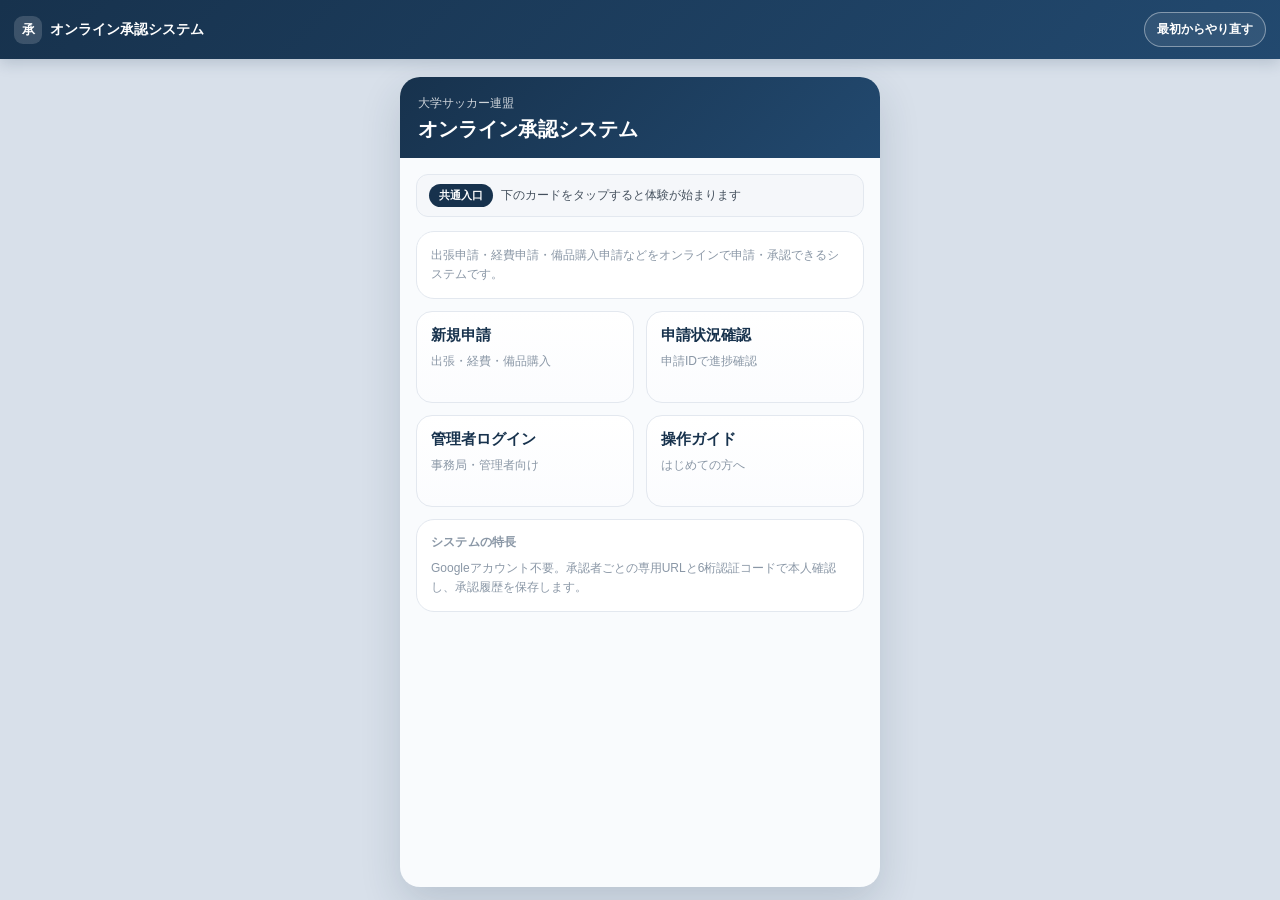
==== app.html @ 9daaee60 "Add mobile app view and client pitch page with QR code - Add app.html: standalone full-bleed mobile " ====
<!DOCTYPE html>
<html lang="ja">
<head>
  <meta charset="UTF-8" />
  <meta name="viewport" content="width=device-width, initial-scale=1.0, viewport-fit=cover" />
  <meta name="description" content="大学サッカー連盟向けオンライン承認システム スマホ実機向けアプリ版デモ" />
  <title>オンライン承認システム（アプリ版デモ）</title>
  <link rel="stylesheet" href="./css/style.css" />
</head>
<body class="app-page">
  <div class="app-bar">
    <div class="app-bar-brand">
      <span class="app-bar-mark">承</span>
      <span class="app-bar-title">オンライン承認システム</span>
    </div>
    <button type="button" class="app-reset-btn" id="appResetBtn">最初からやり直す</button>
  </div>

  <main class="app-shell">
    <div class="screen active" data-screen="top">
      <div class="screen-head">
        <small>大学サッカー連盟</small>
        <h3>オンライン承認システム</h3>
      </div>
      <div class="screen-body">
        <div class="flow-guide"><span class="role-badge">共通入口</span>下のカードをタップすると体験が始まります</div>
        <div class="card subtext">出張申請・経費申請・備品購入申請などをオンラインで申請・承認できるシステムです。</div>
        <div class="menu-cards">
          <div class="menu-card" data-next="form"><strong>新規申請</strong><span>出張・経費・備品購入</span></div>
          <div class="menu-card" data-next="detail"><strong>申請状況確認</strong><span>申請IDで進捗確認</span></div>
          <div class="menu-card" data-next="list"><strong>管理者ログイン</strong><span>事務局・管理者向け</span></div>
          <div class="menu-card"><strong>操作ガイド</strong><span>はじめての方へ</span></div>
        </div>
        <div class="card">
          <div class="card-title">システムの特長</div>
          <div class="subtext">Googleアカウント不要。承認者ごとの専用URLと6桁認証コードで本人確認し、承認履歴を保存します。</div>
        </div>
      </div>
    </div>

    <div class="screen" data-screen="form">
      <div class="screen-head">
        <small>新規申請</small>
        <h3>出張費申請フォーム</h3>
      </div>
      <div class="screen-body">
        <div class="flow-guide"><span class="role-badge">申請者</span>内容を確認後、下のボタンで次へ進みます</div>
        <div class="field-group">
          <div class="field"><label>申請者名</label><div class="value">山田 太郎</div></div>
          <div class="field"><label>メールアドレス</label><div class="value">t.yamada@example.jp</div></div>
          <div class="field"><label>所属・役職</label><div class="value">競技運営部 / 理事</div></div>
          <div class="field"><label>申請種別</label><div class="value">出張申請</div></div>
          <div class="field"><label>件名</label><div class="value">理事会出席に伴う出張費申請</div></div>
          <div class="field"><label>申請内容</label><div class="value">関東大学リーグ運営会議への出席、および関係者との打合せに伴う出張費申請。</div></div>
          <div class="cols-2">
            <div class="field"><label>利用日</label><div class="value">2026/07/08</div></div>
            <div class="field"><label>出張先</label><div class="value">東京都千代田区</div></div>
          </div>
          <div class="field"><label>目的</label><div class="value">理事会出席 / 競技運営打合せ</div></div>
          <div class="summary-box">
            <div class="card-title">金額内訳</div>
            <div class="sum-row"><span>交通費</span><strong>8,500円</strong></div>
            <div class="sum-row"><span>宿泊費</span><strong>18,000円</strong></div>
            <div class="sum-row"><span>その他費用</span><strong>1,800円</strong></div>
            <div class="sum-row total"><span>合計金額</span><strong>28,300円</strong></div>
          </div>
        </div>
        <div class="btn-single"><button class="btn navy" type="button" data-next="confirm">確認画面へ進む</button></div>
      </div>
    </div>

    <div class="screen" data-screen="confirm">
      <div class="screen-head">
        <small>申請前確認</small>
        <h3>入力内容の確認</h3>
      </div>
      <div class="screen-body">
        <div class="flow-guide"><span class="role-badge">申請者</span>入力内容に誤りがなければ送信してください</div>
        <div class="field"><label>申請ID</label><div class="value"><strong>2026-0001</strong></div></div>
        <div class="field"><label>申請者 / 申請種別</label><div class="value">山田 太郎 / 出張申請</div></div>
        <div class="field"><label>件名</label><div class="value">理事会出席に伴う出張費申請</div></div>
        <div class="field"><label>金額</label><div class="value"><strong>28,300円</strong></div></div>
        <div class="field"><label>申請内容</label><div class="value">関東大学リーグ運営会議への出席、および関係者との打合せに伴う出張費申請。</div></div>
        <div class="field"><label>添付資料</label><div class="value">https://example.jp/expense/2026-0001</div></div>
        <div class="field"><label>承認ルート</label>
          <div class="route">
            <span class="step current">担当理事</span>
            <span>→</span>
            <span class="step">顧問</span>
            <span>→</span>
            <span class="step">会長</span>
          </div>
        </div>
        <div class="btn-single"><button class="btn navy" type="button" data-next="mail">この内容で申請する</button></div>
      </div>
    </div>

    <div class="screen" data-screen="approval">
      <div class="screen-head">
        <small>承認依頼</small>
        <h3>申請 2026-0001 を確認</h3>
      </div>
      <div class="screen-body">
        <div class="flow-guide"><span class="role-badge">承認者</span>承認・差戻し・却下のいずれかを選択してください</div>
        <div class="warn-box">この承認URLと認証コードはご本人専用です。第三者への転送はお控えください。</div>
        <div class="field-group">
          <div class="field"><label>申請者 / 件名</label><div class="value"><strong>山田 太郎</strong><br>理事会出席に伴う出張費申請</div></div>
          <div class="cols-2">
            <div class="field"><label>申請種別</label><div class="value">出張申請</div></div>
            <div class="field"><label>金額</label><div class="value"><strong>28,300円</strong></div></div>
          </div>
          <div class="field"><label>申請内容</label><div class="value">理事会出席および関係者打合せのための出張費申請。添付資料URLから明細確認可。</div></div>
          <div class="field"><label>承認ルート</label>
            <div class="route">
              <span class="step done">担当理事</span>
              <span>→</span>
              <span class="step current">顧問</span>
              <span>→</span>
              <span class="step">会長</span>
            </div>
            <div class="meta top8">現在の承認ステップ：顧問</div>
          </div>
          <div class="field"><label>認証コード</label><div class="value">[ 4 8 2 9 1 3 ]</div></div>
          <div class="field"><label>コメント</label><div class="value placeholder">コメントを入力</div></div>
        </div>
        <div class="btn-stack">
          <button class="btn approve" type="button" data-next="complete" data-result="approve">承認する</button>
          <button class="btn return" type="button" data-next="return" data-result="back">差戻し</button>
          <button class="btn reject" type="button" data-next="return" data-result="reject">却下</button>
        </div>
      </div>
    </div>

    <div class="screen" data-screen="complete">
      <div class="screen-head success-head">
        <small>承認完了</small>
        <h3>承認を受け付けました</h3>
      </div>
      <div class="screen-body">
        <div class="flow-guide"><span class="role-badge">完了</span>続けて一覧や詳細画面を確認できます</div>
        <div class="result-card success">
          <div class="result-icon">✓</div>
          <strong>処理が正常に完了しました</strong>
          <span>ご本人と事務局へ完了通知が送信されます。</span>
        </div>
        <div class="field"><label>申請ID</label><div class="value">2026-0001</div></div>
        <div class="field"><label>承認結果</label><div class="value"><strong>顧問 承認</strong></div></div>
        <div class="field"><label>承認日時</label><div class="value">2026/07/02 09:30</div></div>
        <div class="field"><label>コメント</label><div class="value">内容を確認しました。承認します。</div></div>
        <div class="btn-row two-btns">
          <button class="btn ghost" type="button" data-next="list">申請一覧へ</button>
          <button class="btn navy" type="button" data-next="detail">詳細を見る</button>
        </div>
      </div>
    </div>

    <div class="screen" data-screen="return">
      <div class="screen-head warning-head">
        <small>差戻し・却下</small>
        <h3>処理結果の確認</h3>
      </div>
      <div class="screen-body">
        <div class="flow-guide"><span class="role-badge">差戻し・却下</span>選択結果に応じて該当カードが強調表示されます</div>
        <div class="result-banner" data-result-banner hidden></div>
        <div class="split-cards mobile-split">
          <div class="result-card warning" data-variant="back">
            <div class="result-icon">↺</div>
            <strong>差戻し</strong>
            <span>申請者へ修正依頼を通知</span>
          </div>
          <div class="result-card danger" data-variant="reject">
            <div class="result-icon">!</div>
            <strong>却下</strong>
            <span>申請者へ却下結果を通知</span>
          </div>
        </div>
        <div class="field"><label>申請ID</label><div class="value">2026-0001</div></div>
        <div class="field"><label>差戻しコメント例</label><div class="value">宿泊費の領収書URLを追加のうえ、再申請してください。</div></div>
        <div class="field"><label>却下コメント例</label><div class="value">今回の申請内容は予算計画対象外のため、却下とします。</div></div>
        <div class="card subtext">差戻しの場合は、申請者が修正後に再申請できるイメージを明示しています。</div>
        <div class="btn-row two-btns">
          <button class="btn ghost" type="button" data-next="list">申請一覧へ</button>
          <button class="btn navy" type="button" data-next="top">トップに戻る</button>
        </div>
      </div>
    </div>

    <div class="screen" data-screen="list">
      <div class="screen-head">
        <small>事務局管理</small>
        <h3>申請一覧・管理</h3>
      </div>
      <div class="screen-body">
        <div class="flow-guide"><span class="role-badge">事務局</span>行をタップすると詳細画面に進みます</div>
        <div class="field"><label>検索・絞り込み</label><div class="value">申請者名 / ステータス / 申請種別 / 期間指定</div></div>
        <div class="list-card" data-next="detail">
          <div class="list-top"><div><strong>2026-0001 理事会出張費申請</strong><div class="meta">山田 太郎 / 出張申請 / 現在の承認者：顧問</div></div><span class="status wait">承認待ち</span></div>
        </div>
        <div class="list-card" data-next="detail">
          <div class="list-top"><div><strong>2026-0002 試合球購入申請</strong><div class="meta">鈴木 花子 / 備品購入 / 最終承認済み</div></div><span class="status done">承認完了</span></div>
        </div>
        <div class="list-card" data-next="detail">
          <div class="list-top"><div><strong>2026-0003 会場使用料精算</strong><div class="meta">佐々木 健 / 経費申請 / 修正待ち</div></div><span class="status back">差戻し</span></div>
        </div>
        <div class="list-card" data-next="detail">
          <div class="list-top"><div><strong>2026-0004 備品補充申請</strong><div class="meta">高橋 守 / 備品購入 / URL有効期限切れ</div></div><span class="status expired">期限切れ</span></div>
        </div>
      </div>
    </div>

    <div class="screen" data-screen="detail">
      <div class="screen-head">
        <small>申請詳細</small>
        <h3>詳細・承認履歴</h3>
      </div>
      <div class="screen-body">
        <div class="flow-guide"><span class="role-badge">事務局</span>再通知ボタンでメール画面に進めます</div>
        <div class="field"><label>申請内容</label><div class="value">理事会出席および関係者打合せに伴う出張費申請。会議資料確認済み。</div></div>
        <div class="summary-box">
          <div class="card-title">金額内訳</div>
          <div class="sum-row"><span>交通費</span><strong>8,500円</strong></div>
          <div class="sum-row"><span>宿泊費</span><strong>18,000円</strong></div>
          <div class="sum-row"><span>その他費用</span><strong>1,800円</strong></div>
          <div class="sum-row total"><span>合計</span><strong>28,300円</strong></div>
        </div>
        <div class="field"><label>添付資料</label><div class="value">https://example.jp/expense/2026-0001</div></div>
        <div class="timeline">
          <div class="timeline-item"><strong>2026/07/01 10:00</strong><span>申請作成</span></div>
          <div class="timeline-item"><strong>2026/07/01 13:15</strong><span>担当理事 承認</span></div>
          <div class="timeline-item"><strong>2026/07/02 09:30</strong><span>顧問 承認</span></div>
          <div class="timeline-item"><strong>2026/07/02 11:00</strong><span>会長 承認</span></div>
          <div class="timeline-item"><strong>2026/07/02 11:05</strong><span>最終承認完了</span></div>
        </div>
        <div class="btn-row two-btns">
          <button class="btn ghost" type="button">PDF出力</button>
          <button class="btn navy" type="button" data-next="mail">再通知</button>
        </div>
        <div class="btn-single"><button class="btn ghost" type="button" data-next="list">申請一覧へ戻る</button></div>
      </div>
    </div>

    <div class="screen" data-screen="error">
      <div class="screen-head danger-head">
        <small>エラー画面</small>
        <h3>手続き状況を確認できません</h3>
      </div>
      <div class="screen-body">
        <div class="flow-guide"><span class="role-badge">エラー時</span>右上の「最初からやり直す」でトップに戻れます</div>
        <div class="error-card"><strong>URLが無効です</strong><span>送付されたURLをご確認ください。</span></div>
        <div class="error-card"><strong>有効期限が切れています</strong><span>事務局へ再通知をご依頼ください。</span></div>
        <div class="error-card"><strong>すでに承認済みです</strong><span>このURLは再利用できません。</span></div>
        <div class="error-card"><strong>認証コードが違います</strong><span>6桁コードを再度ご確認ください。</span></div>
        <div class="error-card"><strong>この申請はすでに終了しています</strong><span>詳細は事務局へお問い合わせください。</span></div>
        <div class="card subtext">怖さを抑えた丁寧な文言で、事務局への問い合わせ導線を自然に表示しています。</div>
        <div class="btn-single"><button class="btn navy" type="button" data-next="top">トップに戻る</button></div>
      </div>
    </div>

    <div class="screen" data-screen="mail">
      <div class="screen-head">
        <small>メール通知</small>
        <h3>承認依頼メール</h3>
      </div>
      <div class="screen-body">
        <div class="flow-guide"><span class="role-badge">承認者へのメール</span>本文中のリンクをタップすると承認画面が開きます</div>
        <div class="mail-card">
          <div class="mail-subject">件名： 【承認依頼】出張費申請 2026-0001</div>
          <div class="mail-body">
            <p>佐藤 一郎 様</p>
            <p>以下の申請について、承認確認をお願いいたします。</p>
            <p>申請ID：2026-0001<br>件名：理事会出席に伴う出張費申請<br>申請者：山田 太郎<br>金額：28,300円</p>
            <p class="mail-link" data-next="approval">承認画面を開く</p>
            <p>認証コード：482913<br>有効期限：2026年7月8日 23:59</p>
            <p class="mail-note">※このURLと認証コードはご本人専用です。<br>※第三者への転送はお控えください。</p>
          </div>
        </div>
      </div>
    </div>
  </main>

  <script src="./js/main.js"></script>
  <script>
    var appResetBtn = document.getElementById('appResetBtn');
    if (appResetBtn) {
      appResetBtn.addEventListener('click', function () {
        delete document.body.dataset.flowResult;
        switchScreen('top');
      });
    }
  </script>
</body>
</html>
---- css/style.css ----
:root {
  --navy: #17324d;
  --navy-2: #22496f;
  --green: #1f7a4f;
  --green-soft: #e9f6ef;
  --orange: #d9822b;
  --orange-soft: #fff4e8;
  --red: #c84a4a;
  --red-soft: #fdeeee;
  --gray-1: #f5f7fa;
  --gray-2: #e3e8ef;
  --gray-3: #8a97a6;
  --text: #1d2a37;
  --white: #ffffff;
  --shadow: 0 10px 30px rgba(23, 50, 77, 0.08);
  --radius: 18px;
  --radius-sm: 12px;
  --max: 1280px;
}

* {
  box-sizing: border-box;
}

html {
  scroll-behavior: smooth;
}

body {
  margin: 0;
  font-family: -apple-system, BlinkMacSystemFont, "Segoe UI", "Hiragino Sans", "Hiragino Kaku Gothic ProN", "Yu Gothic", sans-serif;
  color: var(--text);
  background: linear-gradient(180deg, #f7fafc 0%, #eef3f8 100%);
}

a {
  color: inherit;
}

.site-header {
  position: sticky;
  top: 0;
  z-index: 20;
  backdrop-filter: blur(10px);
  background: rgba(255, 255, 255, 0.92);
  border-bottom: 1px solid var(--gray-2);
}

.header-inner {
  max-width: var(--max);
  margin: 0 auto;
  padding: 14px 20px;
  display: flex;
  align-items: center;
  justify-content: space-between;
  gap: 16px;
}

.brand {
  display: flex;
  align-items: center;
  gap: 12px;
  min-width: 0;
}

.brand-mark {
  width: 42px;
  height: 42px;
  border-radius: 14px;
  background: linear-gradient(135deg, var(--navy), var(--navy-2));
  color: var(--white);
  display: grid;
  place-items: center;
  font-weight: 800;
  box-shadow: var(--shadow);
}

.brand small {
  display: block;
  color: var(--gray-3);
  font-size: 12px;
  margin-bottom: 2px;
}

.brand strong {
  font-size: 16px;
  line-height: 1.3;
  display: block;
}

.header-note {
  color: var(--gray-3);
  font-size: 13px;
  text-align: right;
}

.container {
  max-width: var(--max);
  margin: 0 auto;
  padding: 24px 20px 60px;
}

.hero {
  background: linear-gradient(135deg, var(--navy) 0%, var(--navy-2) 80%);
  color: var(--white);
  border-radius: 28px;
  padding: 28px;
  box-shadow: var(--shadow);
  position: relative;
  overflow: hidden;
}

.hero::after {
  content: "";
  position: absolute;
  right: -40px;
  bottom: -40px;
  width: 220px;
  height: 220px;
  border-radius: 50%;
  border: 1px solid rgba(255, 255, 255, 0.14);
}

.hero-grid {
  display: grid;
  grid-template-columns: 1.2fr 0.8fr;
  gap: 22px;
  align-items: center;
}

.hero h1 {
  margin: 0 0 10px;
  font-size: clamp(28px, 4vw, 40px);
  line-height: 1.2;
}

.hero p {
  margin: 0;
  color: rgba(255, 255, 255, 0.9);
  line-height: 1.8;
  font-size: 15px;
}

.hero-badges {
  display: flex;
  flex-wrap: wrap;
  gap: 10px;
  margin-top: 18px;
}

.badge {
  border: 1px solid rgba(255, 255, 255, 0.18);
  background: rgba(255, 255, 255, 0.08);
  color: var(--white);
  padding: 9px 12px;
  border-radius: 999px;
  font-size: 12px;
}

.hero-card {
  background: rgba(255, 255, 255, 0.1);
  border: 1px solid rgba(255, 255, 255, 0.18);
  border-radius: 20px;
  padding: 18px;
}

.hero-card-title {
  font-size: 13px;
  color: rgba(255, 255, 255, 0.8);
  margin-bottom: 8px;
}

.hero-card strong {
  display: block;
  font-size: 18px;
  margin-bottom: 12px;
}

.hero-list {
  display: grid;
  gap: 10px;
  font-size: 14px;
  color: rgba(255, 255, 255, 0.92);
}

.section-head {
  margin: 28px 0 16px;
}

.section-head h2 {
  margin: 0;
  font-size: 24px;
  color: var(--navy);
}

.section-head p {
  margin: 6px 0 0;
  color: var(--gray-3);
  font-size: 14px;
}

.tab-bar {
  display: flex;
  gap: 12px;
  overflow-x: auto;
  padding-bottom: 8px;
  margin-bottom: 18px;
  scrollbar-width: thin;
}

.tab-btn {
  flex: 0 0 auto;
  border: 1px solid var(--gray-2);
  background: var(--white);
  color: var(--text);
  min-height: 52px;
  border-radius: 16px;
  padding: 12px 16px;
  font-size: 14px;
  font-weight: 700;
  cursor: pointer;
  white-space: nowrap;
  box-shadow: 0 4px 14px rgba(23, 50, 77, 0.04);
  transition: transform 0.18s ease, background 0.18s ease, color 0.18s ease, border-color 0.18s ease;
}

.tab-btn:hover {
  transform: translateY(-1px);
}

.tab-btn.active {
  background: var(--navy);
  color: var(--white);
  border-color: var(--navy);
}

.demo-grid {
  display: grid;
  grid-template-columns: 390px 1fr;
  gap: 22px;
  align-items: start;
}

.panel {
  background: var(--white);
  border: 1px solid var(--gray-2);
  border-radius: 24px;
  box-shadow: var(--shadow);
}

.phone-shell {
  padding: 16px;
  background: linear-gradient(180deg, #eef3f9, #f8fafc);
  position: sticky;
  top: 84px;
}

.phone {
  width: 100%;
  background: #f9fbfd;
  border: 1px solid #cad5e2;
  border-radius: 28px;
  overflow: hidden;
  box-shadow: 0 12px 30px rgba(23, 50, 77, 0.08);
}

.phone-status {
  height: 28px;
  background: #0f2338;
  position: relative;
}

.phone-status::after {
  content: "";
  width: 112px;
  height: 22px;
  background: #0b1827;
  border-radius: 0 0 16px 16px;
  position: absolute;
  left: 50%;
  transform: translateX(-50%);
  top: 0;
}

.screen,
.desktop-screen {
  display: none;
}

.screen.active,
.desktop-screen.active {
  display: block;
}

.screen-head {
  background: linear-gradient(135deg, var(--navy), var(--navy-2));
  color: var(--white);
  padding: 18px 18px 16px;
}

.success-head {
  background: linear-gradient(135deg, #195f3f, #258554);
}

.warning-head {
  background: linear-gradient(135deg, #9a6518, #d9822b);
}

.danger-head {
  background: linear-gradient(135deg, #8e2e2e, #c84a4a);
}

.screen-head small {
  display: block;
  color: rgba(255, 255, 255, 0.78);
  margin-bottom: 4px;
  font-size: 12px;
}

.screen-head h3 {
  margin: 0;
  font-size: 20px;
  line-height: 1.3;
}

.screen-body {
  padding: 16px;
  display: grid;
  gap: 12px;
}

.card {
  background: var(--white);
  border: 1px solid var(--gray-2);
  border-radius: var(--radius);
  padding: 14px;
}

.card-title {
  font-size: 12px;
  color: var(--gray-3);
  margin-bottom: 8px;
  font-weight: 700;
  letter-spacing: 0.02em;
}

.menu-cards,
.desktop-menu,
.error-grid,
.split-cards {
  display: grid;
  gap: 12px;
}

.menu-cards,
.desktop-menu {
  grid-template-columns: repeat(2, 1fr);
}

.error-grid {
  grid-template-columns: repeat(2, 1fr);
}

.split-cards {
  grid-template-columns: repeat(2, 1fr);
}

.menu-card {
  min-height: 92px;
  border: 1px solid var(--gray-2);
  border-radius: 16px;
  padding: 14px;
  background: linear-gradient(180deg, #fff, #fbfcfe);
}

.desktop-menu .menu-card {
  min-height: 116px;
  padding: 18px;
}

.menu-card strong {
  display: block;
  font-size: 15px;
  margin-bottom: 6px;
  color: var(--navy);
}

.menu-card span,
.meta,
.subtext {
  color: var(--gray-3);
  font-size: 12px;
  line-height: 1.6;
}

.field-group,
.btn-stack {
  display: grid;
  gap: 12px;
}

.field,
.fake-input,
.error-card,
.timeline,
.mail-card {
  border: 1px solid var(--gray-2);
  border-radius: var(--radius-sm);
  background: var(--white);
  padding: 12px 13px;
}

.field label {
  display: block;
  font-size: 12px;
  color: var(--gray-3);
  margin-bottom: 6px;
  font-weight: 700;
}

.field .value,
.fake-input {
  font-size: 14px;
  line-height: 1.6;
}

.cols-2,
.desktop-grid-2,
.filters,
.btn-row {
  display: grid;
  gap: 12px;
}

.cols-2 {
  grid-template-columns: 1fr 1fr;
}

.desktop-grid-2 {
  grid-template-columns: 1.15fr 0.85fr;
  gap: 18px;
}

.desktop-grid-2.equal,
.btn-row.two-btns {
  grid-template-columns: 1fr 1fr;
}

.summary-box {
  padding: 14px;
  border-radius: 16px;
  border: 1px solid #d6e6da;
  background: linear-gradient(180deg, #f8fcfa, #eef8f2);
}

.sum-row {
  display: flex;
  justify-content: space-between;
  gap: 10px;
  margin: 8px 0;
  font-size: 14px;
}

.sum-row.total {
  border-top: 1px solid #d6e6da;
  padding-top: 10px;
  font-size: 16px;
  font-weight: 800;
  color: var(--navy);
}

.sum-row.total.no-border {
  border-top: none;
  padding-top: 0;
}

.route {
  display: flex;
  align-items: center;
  gap: 8px;
  flex-wrap: wrap;
}

.step {
  padding: 8px 12px;
  border-radius: 999px;
  border: 1px solid var(--gray-2);
  background: var(--white);
  font-size: 12px;
  font-weight: 700;
}

.step.done {
  background: var(--green-soft);
  border-color: #b9ddc8;
  color: var(--green);
}

.step.current {
  background: #fff8e8;
  border-color: #f0c890;
  color: #8d5a13;
}

.warn-box {
  background: var(--orange-soft);
  border: 1px solid #f3c389;
  color: #7b4e11;
  border-radius: 16px;
  padding: 12px 14px;
  font-size: 13px;
  line-height: 1.7;
}

.btn {
  min-height: 52px;
  border: none;
  border-radius: 14px;
  font-size: 15px;
  font-weight: 800;
  color: var(--white);
  cursor: pointer;
  box-shadow: 0 8px 18px rgba(23, 50, 77, 0.08);
  padding: 0 16px;
}

.btn.approve {
  background: var(--green);
}

.btn.return {
  background: var(--orange);
}

.btn.reject {
  background: var(--red);
}

.btn.navy {
  background: var(--navy);
}

.btn.ghost {
  background: var(--white);
  color: var(--navy);
  border: 1px solid var(--gray-2);
}

.btn-single {
  display: grid;
}

.result-card {
  border-radius: 18px;
  padding: 18px;
  display: grid;
  gap: 8px;
  border: 1px solid var(--gray-2);
}

.result-card.large {
  min-height: 180px;
  align-content: center;
}

.result-card.success {
  background: linear-gradient(180deg, #f3fbf6, #e8f7ee);
  border-color: #c7e7d2;
}

.result-card.warning {
  background: linear-gradient(180deg, #fffaf2, #fff2e2);
  border-color: #f1c892;
}

.result-card.danger {
  background: linear-gradient(180deg, #fff6f6, #fdecec);
  border-color: #efc0c0;
}

.result-icon {
  width: 44px;
  height: 44px;
  border-radius: 50%;
  display: grid;
  place-items: center;
  font-weight: 900;
  color: var(--white);
  background: var(--navy);
}

.result-card.success .result-icon {
  background: var(--green);
}

.result-card.warning .result-icon {
  background: var(--orange);
}

.result-card.danger .result-icon {
  background: var(--red);
}

.result-card strong {
  font-size: 18px;
  color: var(--navy);
}

.result-card span {
  color: #506070;
  line-height: 1.7;
  font-size: 14px;
}

.list-card {
  border: 1px solid var(--gray-2);
  border-radius: 16px;
  padding: 13px;
  background: var(--white);
}

.list-top {
  display: flex;
  justify-content: space-between;
  gap: 12px;
  align-items: start;
}

.status {
  display: inline-flex;
  align-items: center;
  justify-content: center;
  border-radius: 999px;
  padding: 6px 10px;
  font-size: 11px;
  font-weight: 800;
  white-space: nowrap;
}

.status.wait {
  background: #fff2dd;
  color: #9a620d;
}

.status.done {
  background: var(--green-soft);
  color: var(--green);
}

.status.back {
  background: #fff1df;
  color: #a06314;
}

.status.expired {
  background: #f1f4f8;
  color: #5f6b78;
}

.timeline {
  display: grid;
  gap: 12px;
  background: linear-gradient(180deg, #fbfcfe, #f6f9fc);
}

.timeline.large {
  min-height: 100%;
}

.timeline-item {
  border-left: 3px solid var(--navy);
  padding-left: 12px;
  display: grid;
  gap: 4px;
}

.timeline-item strong {
  font-size: 13px;
  color: var(--navy);
}

.timeline-item span {
  color: #526070;
  font-size: 14px;
}

.error-card {
  background: #fffdfd;
  border-color: #ead8d8;
}

.error-card strong {
  display: block;
  margin-bottom: 6px;
  color: #7b2f2f;
}

.error-card span {
  color: #5e6875;
  font-size: 13px;
  line-height: 1.7;
}

.mail-card {
  background: #fcfdff;
}

.mail-card.large {
  min-height: 460px;
}

.mail-subject {
  font-weight: 800;
  color: var(--navy);
  margin-bottom: 14px;
  padding-bottom: 12px;
  border-bottom: 1px solid var(--gray-2);
}

.mail-body p {
  margin: 0 0 14px;
  line-height: 1.8;
  font-size: 14px;
}

.mail-link {
  display: inline-block;
  padding: 10px 14px;
  border-radius: 10px;
  background: var(--navy);
  color: var(--white);
  font-weight: 700;
}

.mail-note {
  color: #667280;
  font-size: 13px;
}

.desktop-view {
  padding: 20px;
  min-height: 920px;
}

.desktop-header {
  display: flex;
  justify-content: space-between;
  align-items: end;
  gap: 16px;
  margin-bottom: 18px;
  padding-bottom: 14px;
  border-bottom: 1px solid var(--gray-2);
}

.desktop-header h3 {
  margin: 0;
  font-size: 24px;
  color: var(--navy);
}

.desktop-header p {
  margin: 6px 0 0;
  color: var(--gray-3);
  font-size: 14px;
  line-height: 1.7;
}

.desktop-meta {
  font-size: 12px;
  color: var(--gray-3);
  text-align: right;
}

.desktop-note-box,
.footer-note {
  background: var(--gray-1);
  border: 1px solid var(--gray-2);
  border-radius: 16px;
  padding: 14px 16px;
  font-size: 14px;
  line-height: 1.8;
  color: #44505d;
}

.desktop-note-box {
  margin-top: 18px;
}

.filters {
  grid-template-columns: repeat(4, 1fr);
  margin-bottom: 14px;
}

.filter {
  border: 1px solid var(--gray-2);
  border-radius: 12px;
  background: #fbfcfe;
  padding: 12px;
  font-size: 13px;
  color: var(--gray-3);
}

.table {
  border: 1px solid var(--gray-2);
  border-radius: 18px;
  overflow: hidden;
  background: var(--white);
}

.tr {
  display: grid;
  grid-template-columns: 92px 92px 90px 90px 1.3fr 90px 100px 110px;
  gap: 10px;
  align-items: center;
  padding: 12px 14px;
  font-size: 12px;
}

.tr.head {
  background: #f8fafc;
  font-weight: 800;
  color: #506070;
}

.tr + .tr {
  border-top: 1px solid var(--gray-2);
}

.footer-note {
  margin-top: 24px;
  background: var(--white);
  box-shadow: var(--shadow);
}

.placeholder {
  color: #9aa5b1;
}

.top8 {
  margin-top: 8px;
}

.flow-guide {
  display: flex;
  align-items: center;
  gap: 8px;
  background: var(--gray-1);
  border: 1px solid var(--gray-2);
  border-radius: 12px;
  padding: 9px 12px;
  font-size: 12px;
  line-height: 1.5;
  color: #44505d;
}

.screen-body .flow-guide {
  margin-bottom: 2px;
}

.desktop-screen .flow-guide {
  margin-bottom: 16px;
}

.flow-guide .role-badge {
  flex: 0 0 auto;
  background: var(--navy);
  color: var(--white);
  border-radius: 999px;
  padding: 3px 10px;
  font-size: 11px;
  font-weight: 700;
  white-space: nowrap;
}

[data-next] {
  cursor: pointer;
}

.menu-card[data-next],
.list-card[data-next],
.tr[data-next] {
  transition: transform 0.15s ease, box-shadow 0.15s ease, border-color 0.15s ease;
}

.menu-card[data-next]:hover,
.list-card[data-next]:hover {
  transform: translateY(-2px);
  box-shadow: 0 10px 22px rgba(23, 50, 77, 0.1);
  border-color: #c4d2e0;
}

.tr[data-next]:hover {
  background: var(--gray-1);
}

.mail-link[data-next]:hover {
  filter: brightness(1.08);
}

.result-card.is-dimmed {
  opacity: 0.45;
  filter: grayscale(0.5);
}

.result-card.warning.is-active {
  box-shadow: 0 0 0 2px var(--orange), var(--shadow);
}

.result-card.danger.is-active {
  box-shadow: 0 0 0 2px var(--red), var(--shadow);
}

.result-banner {
  display: none;
  border-radius: 14px;
  padding: 10px 14px;
  font-size: 13px;
  font-weight: 700;
  line-height: 1.6;
}

.result-banner.show {
  display: block;
}

.result-banner.back {
  background: var(--orange-soft);
  color: #7b4e11;
  border: 1px solid #f0c890;
}

.result-banner.reject {
  background: var(--red-soft);
  color: #7b2f2f;
  border: 1px solid #ead8d8;
}

/* app.html: スマホ実機向けの単独アプリ画面 */
body.app-page {
  margin: 0;
  background: #eef1f6;
  min-height: 100vh;
}

.app-bar {
  position: sticky;
  top: 0;
  z-index: 30;
  display: flex;
  align-items: center;
  justify-content: space-between;
  gap: 10px;
  padding: 12px 14px;
  padding-top: max(12px, env(safe-area-inset-top));
  background: linear-gradient(135deg, var(--navy), var(--navy-2));
  color: var(--white);
  box-shadow: 0 4px 14px rgba(23, 50, 77, 0.18);
}

.app-bar-brand {
  display: flex;
  align-items: center;
  gap: 8px;
  min-width: 0;
}

.app-bar-mark {
  flex: 0 0 auto;
  width: 28px;
  height: 28px;
  border-radius: 9px;
  background: rgba(255, 255, 255, 0.16);
  display: grid;
  place-items: center;
  font-weight: 800;
  font-size: 13px;
}

.app-bar-title {
  font-size: 14px;
  font-weight: 700;
  white-space: nowrap;
  overflow: hidden;
  text-overflow: ellipsis;
}

.app-reset-btn {
  flex: 0 0 auto;
  border: 1px solid rgba(255, 255, 255, 0.4);
  background: rgba(255, 255, 255, 0.08);
  color: var(--white);
  border-radius: 999px;
  padding: 8px 12px;
  font-size: 12px;
  font-weight: 700;
  cursor: pointer;
  white-space: nowrap;
}

.app-reset-btn:active {
  background: rgba(255, 255, 255, 0.22);
}

.app-shell {
  width: 100%;
  max-width: 480px;
  margin: 0 auto;
  background: #f9fbfd;
  min-height: calc(100vh - 56px);
  overflow: hidden;
}

@media (min-width: 560px) {
  body.app-page {
    background: #d8e0ea;
  }

  .app-shell {
    margin: 18px auto;
    min-height: calc(100vh - 90px);
    border-radius: 20px;
    box-shadow: 0 16px 40px rgba(23, 50, 77, 0.16);
  }
}

.app-shell .screen.active {
  animation: app-screen-enter 0.26s ease;
}

@keyframes app-screen-enter {
  from {
    opacity: 0;
    transform: translateY(10px);
  }
  to {
    opacity: 1;
    transform: translateY(0);
  }
}

@media (prefers-reduced-motion: reduce) {
  .app-shell .screen.active {
    animation: none;
  }
}

@media (max-width: 1120px) {
  .hero-grid,
  .demo-grid,
  .desktop-grid-2,
  .desktop-grid-2.equal,
  .filters,
  .error-grid {
    grid-template-columns: 1fr;
  }

  .phone-shell {
    position: static;
  }

  .desktop-view {
    min-height: auto;
  }

  .tr,
  .tr.head {
    grid-template-columns: repeat(4, 1fr);
  }
}

@media (max-width: 720px) {
  .container {
    padding: 18px 14px 40px;
  }

  .header-inner {
    padding: 12px 14px;
  }

  .hero {
    padding: 22px 18px;
    border-radius: 22px;
  }

  .menu-cards,
  .desktop-menu,
  .cols-2,
  .split-cards,
  .btn-row.two-btns,
  .error-grid {
    grid-template-columns: 1fr;
  }

  .header-note {
    display: none;
  }

  .brand strong {
    font-size: 14px;
  }

  .desktop-header {
    align-items: start;
    flex-direction: column;
  }

  .mobile-split {
    grid-template-columns: 1fr;
  }
}

/* クライアント向け提案ページ：課題・解決・仕組み・メリット・FAQ・体験導線 */
.placeholder-logo {
  background: transparent;
  border: 1.5px dashed rgba(255, 255, 255, 0.6);
  color: rgba(255, 255, 255, 0.85);
  font-size: 10px;
  font-weight: 800;
  letter-spacing: 0.04em;
}

.brand-placeholder-tag {
  display: inline-block;
  color: var(--orange) !important;
  font-weight: 700;
}

.pitch-section {
  margin: 36px 0;
}

.pitch-section .section-head {
  margin: 0 0 16px;
}

.pitch-eyebrow {
  display: inline-block;
  background: var(--navy);
  color: var(--white);
  font-size: 12px;
  font-weight: 800;
  letter-spacing: 0.04em;
  padding: 5px 12px;
  border-radius: 999px;
  margin-bottom: 10px;
}

.problem-solution-grid {
  display: grid;
  grid-template-columns: 1fr 1fr;
  gap: 18px;
}

.ps-card {
  border-radius: var(--radius);
  padding: 22px;
  border: 1px solid var(--gray-2);
}

.ps-card .ps-label {
  display: inline-block;
  font-size: 12px;
  font-weight: 800;
  padding: 4px 10px;
  border-radius: 999px;
  margin-bottom: 12px;
}

.ps-card p {
  margin: 0;
  line-height: 1.9;
  font-size: 15px;
  color: var(--text);
}

.ps-card.problem {
  background: linear-gradient(180deg, #fff8f6, var(--red-soft));
  border-color: #f0cccc;
}

.ps-card.problem .ps-label {
  background: var(--red);
  color: var(--white);
}

.ps-card.solution {
  background: linear-gradient(180deg, #f3fbf6, var(--green-soft));
  border-color: #c7e7d2;
}

.ps-card.solution .ps-label {
  background: var(--green);
  color: var(--white);
}

.btn.big {
  display: inline-flex;
  align-items: center;
  justify-content: center;
  min-height: 60px;
  padding: 0 28px;
  font-size: 17px;
  border-radius: 16px;
  text-decoration: none;
}

.pitch-cta-row {
  display: flex;
  justify-content: center;
  margin: 22px 0 6px;
}

.security-steps {
  display: grid;
  grid-template-columns: repeat(3, 1fr);
  gap: 16px;
}

.security-step {
  background: var(--white);
  border: 1px solid var(--gray-2);
  border-radius: var(--radius);
  padding: 20px 18px;
  box-shadow: var(--shadow);
  position: relative;
}

.security-step-num {
  width: 34px;
  height: 34px;
  border-radius: 50%;
  background: var(--navy);
  color: var(--white);
  display: grid;
  place-items: center;
  font-weight: 800;
  margin-bottom: 12px;
}

.security-step strong {
  display: block;
  color: var(--navy);
  font-size: 15px;
  margin-bottom: 8px;
  line-height: 1.5;
}

.security-step span {
  color: #4a5664;
  font-size: 13px;
  line-height: 1.8;
}

.security-step:not(:last-child)::after {
  content: "→";
  position: absolute;
  right: -20px;
  top: 36px;
  color: var(--gray-3);
  font-size: 18px;
}

.benefit-grid {
  display: grid;
  grid-template-columns: repeat(5, 1fr);
  gap: 14px;
}

.benefit-card {
  background: var(--white);
  border: 1px solid var(--gray-2);
  border-radius: var(--radius-sm);
  padding: 16px 14px;
  text-align: center;
}

.benefit-card .benefit-icon {
  width: 36px;
  height: 36px;
  margin: 0 auto 10px;
  border-radius: 50%;
  background: var(--green-soft);
  color: var(--green);
  display: grid;
  place-items: center;
  font-weight: 800;
}

.benefit-card span {
  display: block;
  font-size: 13px;
  font-weight: 700;
  color: var(--navy);
  line-height: 1.6;
}

.faq-list {
  display: grid;
  gap: 12px;
}

.faq-item {
  background: var(--white);
  border: 1px solid var(--gray-2);
  border-radius: var(--radius-sm);
  padding: 16px 18px;
}

.faq-q {
  display: flex;
  gap: 10px;
  font-weight: 800;
  color: var(--navy);
  margin-bottom: 8px;
  line-height: 1.6;
}

.faq-q .faq-mark {
  flex: 0 0 auto;
  color: var(--white);
  background: var(--navy);
  border-radius: 50%;
  width: 22px;
  height: 22px;
  display: grid;
  place-items: center;
  font-size: 12px;
}

.faq-a {
  display: flex;
  gap: 10px;
  color: #44505d;
  font-size: 14px;
  line-height: 1.8;
}

.faq-a .faq-mark {
  flex: 0 0 auto;
  color: var(--navy);
  font-weight: 800;
}

.app-cta {
  display: grid;
  grid-template-columns: 1.3fr 0.7fr;
  gap: 24px;
  align-items: center;
  background: linear-gradient(135deg, var(--navy), var(--navy-2));
  border-radius: 24px;
  padding: 28px;
  color: var(--white);
  box-shadow: var(--shadow);
}

.app-cta-text h3 {
  margin: 0 0 8px;
  font-size: 22px;
}

.app-cta-text p {
  margin: 0 0 18px;
  color: rgba(255, 255, 255, 0.85);
  line-height: 1.8;
  font-size: 14px;
}

.app-cta-qr {
  display: flex;
  justify-content: center;
}

.qr-box {
  background: var(--white);
  border-radius: 14px;
  padding: 10px;
  width: 140px;
  height: 140px;
  display: grid;
  place-items: center;
}

.qr-box svg {
  width: 100%;
  height: 100%;
}

.qr-fallback {
  background: var(--white);
  color: var(--text);
  border-radius: 14px;
  padding: 16px;
  width: 220px;
  text-align: center;
}

.qr-fallback-text {
  margin: 0 0 10px;
  font-size: 12px;
  color: #5a6573;
  line-height: 1.7;
}

.qr-fallback-link {
  display: block;
  word-break: break-all;
  font-size: 12px;
  color: var(--navy-2);
  margin-bottom: 12px;
}

.btn.ghost.small {
  min-height: 38px;
  font-size: 12px;
  padding: 0 14px;
}

.pitch-divider {
  margin: 44px 0 24px;
  text-align: center;
}

.pitch-divider h2 {
  margin: 0 0 6px;
  color: var(--navy);
  font-size: 20px;
}

.pitch-divider p {
  margin: 0;
  color: var(--gray-3);
  font-size: 13px;
}

@media (max-width: 1120px) {
  .app-cta {
    grid-template-columns: 1fr;
    text-align: center;
  }

  .app-cta-qr {
    order: -1;
  }
}

@media (max-width: 860px) {
  .problem-solution-grid {
    grid-template-columns: 1fr;
  }

  .security-steps {
    grid-template-columns: 1fr;
  }

  .security-step:not(:last-child)::after {
    content: "↓";
    right: auto;
    left: 50%;
    top: auto;
    bottom: -22px;
    transform: translateX(-50%);
  }

  .benefit-grid {
    grid-template-columns: repeat(2, 1fr);
  }
}

@media (max-width: 520px) {
  .benefit-grid {
    grid-template-columns: 1fr;
  }

  .btn.big {
    width: 100%;
  }
}
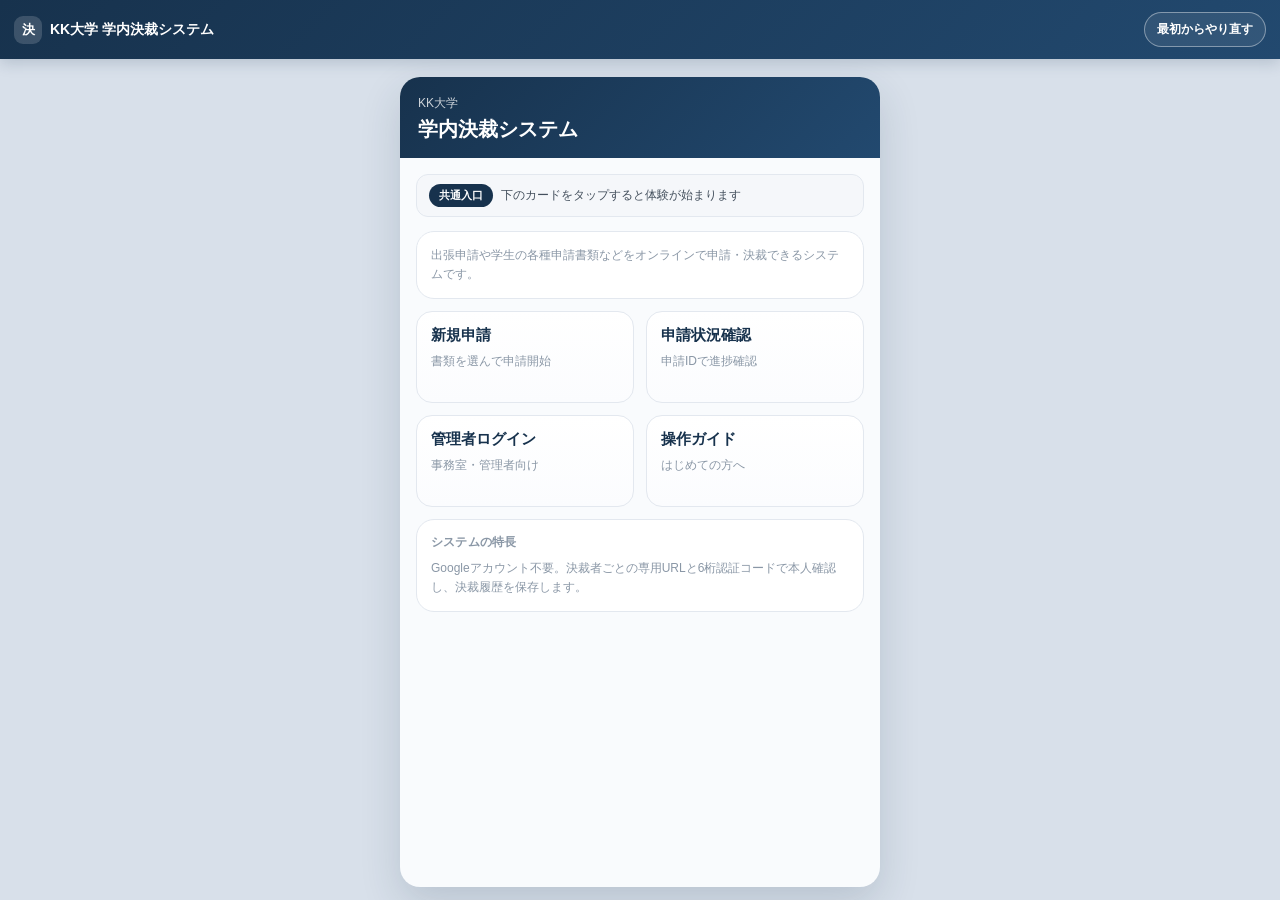
==== commit 778c4838: "Rework demo into KK University internal approval (kessai) system with document selection and staged " ====
--- a/app.html
+++ b/app.html
@@ -3,15 +3,15 @@
 <head>
   <meta charset="UTF-8" />
   <meta name="viewport" content="width=device-width, initial-scale=1.0, viewport-fit=cover" />
-  <meta name="description" content="大学サッカー連盟向けオンライン承認システム スマホ実機向けアプリ版デモ" />
-  <title>オンライン承認システム（アプリ版デモ）</title>
+  <meta name="description" content="KK大学 学内決裁システム スマホ実機向けアプリ版デモ" />
+  <title>KK大学 学内決裁システム（アプリ版デモ）</title>
   <link rel="stylesheet" href="./css/style.css" />
 </head>
 <body class="app-page">
   <div class="app-bar">
     <div class="app-bar-brand">
-      <span class="app-bar-mark">承</span>
-      <span class="app-bar-title">オンライン承認システム</span>
+      <span class="app-bar-mark">決</span>
+      <span class="app-bar-title">KK大学 学内決裁システム</span>
     </div>
     <button type="button" class="app-reset-btn" id="appResetBtn">最初からやり直す</button>
   </div>
@@ -19,21 +19,55 @@
   <main class="app-shell">
     <div class="screen active" data-screen="top">
       <div class="screen-head">
-        <small>大学サッカー連盟</small>
-        <h3>オンライン承認システム</h3>
+        <small>KK大学</small>
+        <h3>学内決裁システム</h3>
       </div>
       <div class="screen-body">
         <div class="flow-guide"><span class="role-badge">共通入口</span>下のカードをタップすると体験が始まります</div>
-        <div class="card subtext">出張申請・経費申請・備品購入申請などをオンラインで申請・承認できるシステムです。</div>
+        <div class="card subtext">出張申請や学生の各種申請書類などをオンラインで申請・決裁できるシステムです。</div>
         <div class="menu-cards">
-          <div class="menu-card" data-next="form"><strong>新規申請</strong><span>出張・経費・備品購入</span></div>
+          <div class="menu-card" data-next="select"><strong>新規申請</strong><span>書類を選んで申請開始</span></div>
           <div class="menu-card" data-next="detail"><strong>申請状況確認</strong><span>申請IDで進捗確認</span></div>
-          <div class="menu-card" data-next="list"><strong>管理者ログイン</strong><span>事務局・管理者向け</span></div>
+          <div class="menu-card" data-next="list"><strong>管理者ログイン</strong><span>事務室・管理者向け</span></div>
           <div class="menu-card"><strong>操作ガイド</strong><span>はじめての方へ</span></div>
         </div>
         <div class="card">
           <div class="card-title">システムの特長</div>
-          <div class="subtext">Googleアカウント不要。承認者ごとの専用URLと6桁認証コードで本人確認し、承認履歴を保存します。</div>
+          <div class="subtext">Googleアカウント不要。決裁者ごとの専用URLと6桁認証コードで本人確認し、決裁履歴を保存します。</div>
+        </div>
+      </div>
+    </div>
+
+    <div class="screen" data-screen="select">
+      <div class="screen-head">
+        <small>新規申請</small>
+        <h3>書類を選択してください</h3>
+      </div>
+      <div class="screen-body">
+        <div class="flow-guide"><span class="role-badge">起案（申請者）</span>作成する書類をタップして選んでください</div>
+        <div class="doc-category">
+          <div class="doc-category-title">出張・旅費</div>
+          <div class="doc-grid">
+            <div class="doc-card" data-next="form" data-doc-type="travel" data-doc-name="出張申請書"><strong>出張申請書</strong><span>出張の目的・行程・費用を申請</span></div>
+            <div class="doc-card" data-next="form" data-doc-type="generic" data-doc-name="旅費精算書"><strong>旅費精算書</strong><span>出張後の実費精算を申請</span></div>
+          </div>
+        </div>
+        <div class="doc-category">
+          <div class="doc-category-title">学生関係</div>
+          <div class="doc-grid">
+            <div class="doc-card" data-next="form" data-doc-type="student" data-doc-name="課外活動・行事開催申請書"><strong>課外活動・行事開催申請書</strong><span>部・サークルの行事開催を申請</span></div>
+            <div class="doc-card" data-next="form" data-doc-type="generic" data-doc-name="学生団体設立届"><strong>学生団体設立届</strong><span>新規団体の設立を届出</span></div>
+            <div class="doc-card" data-next="form" data-doc-type="generic" data-doc-name="施設使用許可申請書"><strong>施設使用許可申請書</strong><span>学内施設の利用を申請</span></div>
+          </div>
+        </div>
+        <div class="doc-category">
+          <div class="doc-category-title">経理・庶務</div>
+          <div class="doc-grid">
+            <div class="doc-card" data-next="form" data-doc-type="generic" data-doc-name="物品購入申請書"><strong>物品購入申請書</strong><span>備品・消耗品の購入を申請</span></div>
+            <div class="doc-card" data-next="form" data-doc-type="generic" data-doc-name="諸経費精算書"><strong>諸経費精算書</strong><span>立替経費の精算を申請</span></div>
+            <div class="doc-card" data-next="form" data-doc-type="generic" data-doc-name="休暇届"><strong>休暇届</strong><span>休暇取得を届出</span></div>
+            <div class="doc-card" data-next="form" data-doc-type="generic" data-doc-name="備品修繕依頼書"><strong>備品修繕依頼書</strong><span>備品の修理・交換を依頼</span></div>
+          </div>
         </div>
       </div>
     </div>
@@ -41,112 +75,209 @@
     <div class="screen" data-screen="form">
       <div class="screen-head">
         <small>新規申請</small>
-        <h3>出張費申請フォーム</h3>
-      </div>
-      <div class="screen-body">
-        <div class="flow-guide"><span class="role-badge">申請者</span>内容を確認後、下のボタンで次へ進みます</div>
+        <h3><span data-doc-name-target>出張申請書</span></h3>
+      </div>
+      <div class="screen-body">
+        <div class="flow-guide"><span class="role-badge">起案（申請者）</span>内容を確認・編集し、下のボタンで次へ進みます</div>
+
+        <div class="doc-template" data-doc-template="travel">
+          <div class="field-group">
+            <div class="field"><label>申請者名</label><div class="value">田中 一郎</div></div>
+            <div class="field"><label>所属・職名</label><div class="value">学務部 教務課 事務職員</div></div>
+            <div class="field"><label>申請種別</label><div class="value" data-doc-name-target>出張申請書</div></div>
+            <div class="field"><label>件名</label><div class="value editable" contenteditable="true" spellcheck="false">私立大学事務研修会 出席のための出張</div><span class="field-hint">タップすると文面を編集できます</span></div>
+            <div class="field"><label>申請内容</label><div class="value editable" contenteditable="true" spellcheck="false">私立大学事務研修会への出席のため、下記の通り出張いたします。</div><span class="field-hint">タップすると文面を編集できます</span></div>
+            <div class="cols-2">
+              <div class="field"><label>出張日</label><div class="value">2026/07/08</div></div>
+              <div class="field"><label>出張先</label><div class="value">東京都</div></div>
+            </div>
+            <div class="summary-box">
+              <div class="card-title">金額内訳</div>
+              <div class="sum-row"><span>交通費</span><strong>8,500円</strong></div>
+              <div class="sum-row"><span>宿泊費</span><strong>18,000円</strong></div>
+              <div class="sum-row"><span>その他費用</span><strong>1,800円</strong></div>
+              <div class="sum-row total"><span>合計金額</span><strong>28,300円</strong></div>
+            </div>
+          </div>
+        </div>
+
+        <div class="doc-template" data-doc-template="student">
+          <div class="field-group">
+            <div class="field"><label>申請者名</label><div class="value">佐藤 花子</div></div>
+            <div class="cols-2">
+              <div class="field"><label>学籍番号</label><div class="value">21S1234</div></div>
+              <div class="field"><label>学部・学科・学年</label><div class="value">経済学部 経済学科 3年</div></div>
+            </div>
+            <div class="field"><label>団体名</label><div class="value">◯◯部</div></div>
+            <div class="field"><label>件名</label><div class="value editable" contenteditable="true" spellcheck="false">学内スポーツ交流会の開催</div><span class="field-hint">タップすると文面を編集できます</span></div>
+            <div class="cols-2">
+              <div class="field"><label>実施日時</label><div class="value">2026/07/20 13:00〜17:00</div></div>
+              <div class="field"><label>使用施設</label><div class="value">第一体育館</div></div>
+            </div>
+            <div class="field"><label>参加予定人数</label><div class="value">40名</div></div>
+            <div class="field"><label>目的</label><div class="value editable" contenteditable="true" spellcheck="false">部員相互の親睦を深めるとともに、新入部員の勧誘につなげることを目的とする。</div><span class="field-hint">タップすると文面を編集できます</span></div>
+          </div>
+        </div>
+
+        <div class="doc-template" data-doc-template="generic">
+          <div class="field-group">
+            <div class="field"><label>申請者名</label><div class="value">山田 太郎</div></div>
+            <div class="field"><label>所属・職名</label><div class="value">学務部 教務課 事務職員</div></div>
+            <div class="field"><label>書類種別</label><div class="value" data-doc-name-target>物品購入申請書</div></div>
+            <div class="field"><label>件名</label><div class="value editable" contenteditable="true" spellcheck="false" data-doc-subject-target>物品購入申請書の提出について</div><span class="field-hint">タップすると文面を編集できます</span></div>
+            <div class="field"><label>申請内容</label><div class="value editable" contenteditable="true" spellcheck="false">下記の通り申請いたします。詳細は添付資料をご確認ください。</div><span class="field-hint">タップすると文面を編集できます</span></div>
+            <div class="field"><label>提出日</label><div class="value">2026/07/01</div></div>
+          </div>
+        </div>
+
+        <div class="btn-single"><button class="btn navy" type="button" data-next="confirm">確認画面へ進む</button></div>
+      </div>
+    </div>
+
+    <div class="screen" data-screen="confirm">
+      <div class="screen-head">
+        <small>提出確認</small>
+        <h3>入力内容の確認</h3>
+      </div>
+      <div class="screen-body">
+        <div class="flow-guide"><span class="role-badge">起案（申請者）</span>入力内容に誤りがなければ提出してください</div>
+        <div class="field"><label>申請ID</label><div class="value"><strong>2026-0001</strong></div></div>
+        <div class="field"><label>申請者 / 書類種別</label><div class="value">田中 一郎 / 出張申請書</div></div>
+        <div class="field"><label>件名</label><div class="value">私立大学事務研修会 出席のための出張</div></div>
+        <div class="field"><label>金額</label><div class="value"><strong>28,300円</strong></div></div>
+        <div class="field"><label>申請内容</label><div class="value">私立大学事務研修会への出席のため、下記の通り出張いたします。</div></div>
+        <div class="field"><label>添付資料</label><div class="value">https://example.jp/expense/2026-0001</div></div>
+        <div class="field"><label>決裁ルート</label>
+          <div class="route">
+            <span class="step current">起案（申請者）</span>
+            <span>→</span>
+            <span class="step">室長</span>
+            <span>→</span>
+            <span class="step">部長</span>
+          </div>
+        </div>
+        <div class="btn-single"><button class="btn navy" type="button" data-next="mail">この内容で提出する</button></div>
+      </div>
+    </div>
+
+    <div class="screen" data-screen="approval">
+      <div class="screen-head">
+        <small>決裁依頼</small>
+        <h3>申請 2026-0001 を確認</h3>
+      </div>
+      <div class="screen-body">
+        <div class="flow-guide"><span class="role-badge">室長</span>決裁・差戻し・却下のいずれかを選択してください</div>
+        <div class="warn-box">この決裁URLと認証コードはご本人専用です。第三者への転送はお控えください。</div>
         <div class="field-group">
-          <div class="field"><label>申請者名</label><div class="value">山田 太郎</div></div>
-          <div class="field"><label>メールアドレス</label><div class="value">t.yamada@example.jp</div></div>
-          <div class="field"><label>所属・役職</label><div class="value">競技運営部 / 理事</div></div>
-          <div class="field"><label>申請種別</label><div class="value">出張申請</div></div>
-          <div class="field"><label>件名</label><div class="value">理事会出席に伴う出張費申請</div></div>
-          <div class="field"><label>申請内容</label><div class="value">関東大学リーグ運営会議への出席、および関係者との打合せに伴う出張費申請。</div></div>
+          <div class="field"><label>申請者 / 件名</label><div class="value"><strong>田中 一郎</strong><br>私立大学事務研修会 出席のための出張</div></div>
           <div class="cols-2">
-            <div class="field"><label>利用日</label><div class="value">2026/07/08</div></div>
-            <div class="field"><label>出張先</label><div class="value">東京都千代田区</div></div>
-          </div>
-          <div class="field"><label>目的</label><div class="value">理事会出席 / 競技運営打合せ</div></div>
-          <div class="summary-box">
-            <div class="card-title">金額内訳</div>
-            <div class="sum-row"><span>交通費</span><strong>8,500円</strong></div>
-            <div class="sum-row"><span>宿泊費</span><strong>18,000円</strong></div>
-            <div class="sum-row"><span>その他費用</span><strong>1,800円</strong></div>
-            <div class="sum-row total"><span>合計金額</span><strong>28,300円</strong></div>
-          </div>
-        </div>
-        <div class="btn-single"><button class="btn navy" type="button" data-next="confirm">確認画面へ進む</button></div>
-      </div>
-    </div>
-
-    <div class="screen" data-screen="confirm">
-      <div class="screen-head">
-        <small>申請前確認</small>
-        <h3>入力内容の確認</h3>
-      </div>
-      <div class="screen-body">
-        <div class="flow-guide"><span class="role-badge">申請者</span>入力内容に誤りがなければ送信してください</div>
-        <div class="field"><label>申請ID</label><div class="value"><strong>2026-0001</strong></div></div>
-        <div class="field"><label>申請者 / 申請種別</label><div class="value">山田 太郎 / 出張申請</div></div>
-        <div class="field"><label>件名</label><div class="value">理事会出席に伴う出張費申請</div></div>
-        <div class="field"><label>金額</label><div class="value"><strong>28,300円</strong></div></div>
-        <div class="field"><label>申請内容</label><div class="value">関東大学リーグ運営会議への出席、および関係者との打合せに伴う出張費申請。</div></div>
-        <div class="field"><label>添付資料</label><div class="value">https://example.jp/expense/2026-0001</div></div>
-        <div class="field"><label>承認ルート</label>
-          <div class="route">
-            <span class="step current">担当理事</span>
-            <span>→</span>
-            <span class="step">顧問</span>
-            <span>→</span>
-            <span class="step">会長</span>
-          </div>
-        </div>
-        <div class="btn-single"><button class="btn navy" type="button" data-next="mail">この内容で申請する</button></div>
-      </div>
-    </div>
-
-    <div class="screen" data-screen="approval">
-      <div class="screen-head">
-        <small>承認依頼</small>
-        <h3>申請 2026-0001 を確認</h3>
-      </div>
-      <div class="screen-body">
-        <div class="flow-guide"><span class="role-badge">承認者</span>承認・差戻し・却下のいずれかを選択してください</div>
-        <div class="warn-box">この承認URLと認証コードはご本人専用です。第三者への転送はお控えください。</div>
-        <div class="field-group">
-          <div class="field"><label>申請者 / 件名</label><div class="value"><strong>山田 太郎</strong><br>理事会出席に伴う出張費申請</div></div>
-          <div class="cols-2">
-            <div class="field"><label>申請種別</label><div class="value">出張申請</div></div>
+            <div class="field"><label>書類種別</label><div class="value">出張申請書</div></div>
             <div class="field"><label>金額</label><div class="value"><strong>28,300円</strong></div></div>
           </div>
-          <div class="field"><label>申請内容</label><div class="value">理事会出席および関係者打合せのための出張費申請。添付資料URLから明細確認可。</div></div>
-          <div class="field"><label>承認ルート</label>
-            <div class="route">
-              <span class="step done">担当理事</span>
-              <span>→</span>
-              <span class="step current">顧問</span>
-              <span>→</span>
-              <span class="step">会長</span>
-            </div>
-            <div class="meta top8">現在の承認ステップ：顧問</div>
+          <div class="field"><label>申請内容</label><div class="value">私立大学事務研修会への出席のための出張。行程・費用の明細は添付資料から確認可。</div></div>
+          <div class="field"><label>決裁ルート</label>
+            <div class="kessai-ran">
+              <div class="kessai-cell stamped">
+                <span class="kessai-role-label">起案（申請者）</span>
+                <div class="seal"><span class="seal-role">起案</span><span class="seal-word">承認</span><span class="seal-date">07/01</span></div>
+              </div>
+              <div class="kessai-cell pending">
+                <span class="kessai-role-label">室長</span>
+                <div class="kessai-pending-mark">未決</div>
+              </div>
+              <div class="kessai-cell pending">
+                <span class="kessai-role-label">部長</span>
+                <div class="kessai-pending-mark">未決</div>
+              </div>
+            </div>
+            <div class="meta top8">現在の決裁ステップ：室長</div>
           </div>
           <div class="field"><label>認証コード</label><div class="value">[ 4 8 2 9 1 3 ]</div></div>
           <div class="field"><label>コメント</label><div class="value placeholder">コメントを入力</div></div>
         </div>
         <div class="btn-stack">
-          <button class="btn approve" type="button" data-next="complete" data-result="approve">承認する</button>
-          <button class="btn return" type="button" data-next="return" data-result="back">差戻し</button>
-          <button class="btn reject" type="button" data-next="return" data-result="reject">却下</button>
+          <button class="btn approve" type="button" data-next="approval2" data-result="approve" data-stage="chief">決裁する</button>
+          <button class="btn return" type="button" data-next="return" data-result="back" data-stage="chief">差戻し</button>
+          <button class="btn reject" type="button" data-next="return" data-result="reject" data-stage="chief">却下</button>
+        </div>
+      </div>
+    </div>
+
+    <div class="screen" data-screen="approval2">
+      <div class="screen-head">
+        <small>決裁依頼</small>
+        <h3>申請 2026-0001 を確認</h3>
+      </div>
+      <div class="screen-body">
+        <div class="flow-guide"><span class="role-badge">部長</span>決裁・差戻し・却下のいずれかを選択してください</div>
+        <div class="warn-box">この決裁URLと認証コードはご本人専用です。第三者への転送はお控えください。</div>
+        <div class="field-group">
+          <div class="field"><label>申請者 / 件名</label><div class="value"><strong>田中 一郎</strong><br>私立大学事務研修会 出席のための出張</div></div>
+          <div class="cols-2">
+            <div class="field"><label>書類種別</label><div class="value">出張申請書</div></div>
+            <div class="field"><label>金額</label><div class="value"><strong>28,300円</strong></div></div>
+          </div>
+          <div class="field"><label>申請内容</label><div class="value">私立大学事務研修会への出席のための出張。行程・費用の明細は添付資料から確認可。室長決裁済み。</div></div>
+          <div class="field"><label>決裁ルート</label>
+            <div class="kessai-ran">
+              <div class="kessai-cell stamped">
+                <span class="kessai-role-label">起案（申請者）</span>
+                <div class="seal"><span class="seal-role">起案</span><span class="seal-word">承認</span><span class="seal-date">07/01</span></div>
+              </div>
+              <div class="kessai-cell stamped">
+                <span class="kessai-role-label">室長</span>
+                <div class="seal"><span class="seal-role">室長</span><span class="seal-word">承認</span><span class="seal-date">07/01</span></div>
+              </div>
+              <div class="kessai-cell pending">
+                <span class="kessai-role-label">部長</span>
+                <div class="kessai-pending-mark">未決</div>
+              </div>
+            </div>
+            <div class="meta top8">現在の決裁ステップ：部長</div>
+          </div>
+          <div class="field"><label>認証コード</label><div class="value">[ 7 1 0 5 2 6 ]</div></div>
+          <div class="field"><label>コメント</label><div class="value placeholder">コメントを入力</div></div>
+        </div>
+        <div class="btn-stack">
+          <button class="btn approve" type="button" data-next="complete" data-result="approve" data-stage="head">決裁する</button>
+          <button class="btn return" type="button" data-next="return" data-result="back" data-stage="head">差戻し</button>
+          <button class="btn reject" type="button" data-next="return" data-result="reject" data-stage="head">却下</button>
         </div>
       </div>
     </div>
 
     <div class="screen" data-screen="complete">
       <div class="screen-head success-head">
-        <small>承認完了</small>
-        <h3>承認を受け付けました</h3>
+        <small>決裁完了</small>
+        <h3>決裁が完了しました</h3>
       </div>
       <div class="screen-body">
         <div class="flow-guide"><span class="role-badge">完了</span>続けて一覧や詳細画面を確認できます</div>
         <div class="result-card success">
           <div class="result-icon">✓</div>
           <strong>処理が正常に完了しました</strong>
-          <span>ご本人と事務局へ完了通知が送信されます。</span>
+          <span>ご本人と事務室へ完了通知が送信されます。</span>
+        </div>
+        <div class="field"><label>決裁欄</label>
+          <div class="kessai-ran">
+            <div class="kessai-cell stamped">
+              <span class="kessai-role-label">起案（申請者）</span>
+              <div class="seal"><span class="seal-role">起案</span><span class="seal-word">承認</span><span class="seal-date">07/01</span></div>
+            </div>
+            <div class="kessai-cell stamped">
+              <span class="kessai-role-label">室長</span>
+              <div class="seal"><span class="seal-role">室長</span><span class="seal-word">承認</span><span class="seal-date">07/01</span></div>
+            </div>
+            <div class="kessai-cell stamped">
+              <span class="kessai-role-label">部長</span>
+              <div class="seal"><span class="seal-role">部長</span><span class="seal-word">承認</span><span class="seal-date">07/02</span></div>
+            </div>
+          </div>
         </div>
         <div class="field"><label>申請ID</label><div class="value">2026-0001</div></div>
-        <div class="field"><label>承認結果</label><div class="value"><strong>顧問 承認</strong></div></div>
-        <div class="field"><label>承認日時</label><div class="value">2026/07/02 09:30</div></div>
-        <div class="field"><label>コメント</label><div class="value">内容を確認しました。承認します。</div></div>
+        <div class="field"><label>決裁結果</label><div class="value"><strong>部長 決裁</strong></div></div>
+        <div class="field"><label>決裁日時</label><div class="value">2026/07/02 09:30</div></div>
+        <div class="field"><label>コメント</label><div class="value">内容を確認しました。決裁します。</div></div>
         <div class="btn-row two-btns">
           <button class="btn ghost" type="button" data-next="list">申請一覧へ</button>
           <button class="btn navy" type="button" data-next="detail">詳細を見る</button>
@@ -174,9 +305,23 @@
             <span>申請者へ却下結果を通知</span>
           </div>
         </div>
+        <div class="field"><label>決裁欄</label>
+          <div class="kessai-ran" data-kessai-dynamic>
+            <div class="kessai-cell stamped" data-decision-role="draft">
+              <span class="kessai-role-label">起案（申請者）</span>
+              <div class="seal"><span class="seal-role">起案</span><span class="seal-word">承認</span><span class="seal-date">07/01</span></div>
+            </div>
+            <div class="kessai-cell" data-decision-role="chief">
+              <span class="kessai-role-label">室長</span>
+            </div>
+            <div class="kessai-cell" data-decision-role="head">
+              <span class="kessai-role-label">部長</span>
+            </div>
+          </div>
+        </div>
         <div class="field"><label>申請ID</label><div class="value">2026-0001</div></div>
-        <div class="field"><label>差戻しコメント例</label><div class="value">宿泊費の領収書URLを追加のうえ、再申請してください。</div></div>
-        <div class="field"><label>却下コメント例</label><div class="value">今回の申請内容は予算計画対象外のため、却下とします。</div></div>
+        <div class="field"><label>差戻しコメント例</label><div class="value">出張先の詳細行程を追記のうえ、再申請してください。</div></div>
+        <div class="field"><label>却下コメント例</label><div class="value">今回の出張は予算計画対象外のため、却下とします。</div></div>
         <div class="card subtext">差戻しの場合は、申請者が修正後に再申請できるイメージを明示しています。</div>
         <div class="btn-row two-btns">
           <button class="btn ghost" type="button" data-next="list">申請一覧へ</button>
@@ -187,23 +332,23 @@
 
     <div class="screen" data-screen="list">
       <div class="screen-head">
-        <small>事務局管理</small>
+        <small>事務室管理</small>
         <h3>申請一覧・管理</h3>
       </div>
       <div class="screen-body">
-        <div class="flow-guide"><span class="role-badge">事務局</span>行をタップすると詳細画面に進みます</div>
-        <div class="field"><label>検索・絞り込み</label><div class="value">申請者名 / ステータス / 申請種別 / 期間指定</div></div>
+        <div class="flow-guide"><span class="role-badge">事務室</span>行をタップすると詳細画面に進みます</div>
+        <div class="field"><label>検索・絞り込み</label><div class="value">申請者名 / ステータス / 書類種別 / 期間指定</div></div>
         <div class="list-card" data-next="detail">
-          <div class="list-top"><div><strong>2026-0001 理事会出張費申請</strong><div class="meta">山田 太郎 / 出張申請 / 現在の承認者：顧問</div></div><span class="status wait">承認待ち</span></div>
+          <div class="list-top"><div><strong>2026-0001 出張申請書</strong><div class="meta">田中 一郎 / 出張・旅費 / 現在の決裁者：室長</div></div><span class="status wait">決裁待ち</span></div>
         </div>
         <div class="list-card" data-next="detail">
-          <div class="list-top"><div><strong>2026-0002 試合球購入申請</strong><div class="meta">鈴木 花子 / 備品購入 / 最終承認済み</div></div><span class="status done">承認完了</span></div>
+          <div class="list-top"><div><strong>2026-0002 課外活動・行事開催申請書</strong><div class="meta">佐藤 花子 / 学生関係 / 決裁完了</div></div><span class="status done">決裁完了</span></div>
         </div>
         <div class="list-card" data-next="detail">
-          <div class="list-top"><div><strong>2026-0003 会場使用料精算</strong><div class="meta">佐々木 健 / 経費申請 / 修正待ち</div></div><span class="status back">差戻し</span></div>
+          <div class="list-top"><div><strong>2026-0003 諸経費精算書</strong><div class="meta">中村 誠 / 経理・庶務 / 修正待ち</div></div><span class="status back">差戻し</span></div>
         </div>
         <div class="list-card" data-next="detail">
-          <div class="list-top"><div><strong>2026-0004 備品補充申請</strong><div class="meta">高橋 守 / 備品購入 / URL有効期限切れ</div></div><span class="status expired">期限切れ</span></div>
+          <div class="list-top"><div><strong>2026-0004 備品修繕依頼書</strong><div class="meta">小林 学 / 経理・庶務 / URL有効期限切れ</div></div><span class="status expired">期限切れ</span></div>
         </div>
       </div>
     </div>
@@ -211,11 +356,11 @@
     <div class="screen" data-screen="detail">
       <div class="screen-head">
         <small>申請詳細</small>
-        <h3>詳細・承認履歴</h3>
-      </div>
-      <div class="screen-body">
-        <div class="flow-guide"><span class="role-badge">事務局</span>再通知ボタンでメール画面に進めます</div>
-        <div class="field"><label>申請内容</label><div class="value">理事会出席および関係者打合せに伴う出張費申請。会議資料確認済み。</div></div>
+        <h3>詳細・決裁履歴</h3>
+      </div>
+      <div class="screen-body">
+        <div class="flow-guide"><span class="role-badge">事務室</span>再通知ボタンでメール画面に進めます</div>
+        <div class="field"><label>申請内容</label><div class="value">私立大学事務研修会への出席のための出張。研修資料確認済み。</div></div>
         <div class="summary-box">
           <div class="card-title">金額内訳</div>
           <div class="sum-row"><span>交通費</span><strong>8,500円</strong></div>
@@ -225,11 +370,10 @@
         </div>
         <div class="field"><label>添付資料</label><div class="value">https://example.jp/expense/2026-0001</div></div>
         <div class="timeline">
-          <div class="timeline-item"><strong>2026/07/01 10:00</strong><span>申請作成</span></div>
-          <div class="timeline-item"><strong>2026/07/01 13:15</strong><span>担当理事 承認</span></div>
-          <div class="timeline-item"><strong>2026/07/02 09:30</strong><span>顧問 承認</span></div>
-          <div class="timeline-item"><strong>2026/07/02 11:00</strong><span>会長 承認</span></div>
-          <div class="timeline-item"><strong>2026/07/02 11:05</strong><span>最終承認完了</span></div>
+          <div class="timeline-item"><strong>2026/07/01 10:00</strong><span>申請作成・提出（起案）</span></div>
+          <div class="timeline-item"><strong>2026/07/01 13:15</strong><span>室長 決裁</span></div>
+          <div class="timeline-item"><strong>2026/07/02 09:30</strong><span>部長 決裁</span></div>
+          <div class="timeline-item"><strong>2026/07/02 09:35</strong><span>決裁完了</span></div>
         </div>
         <div class="btn-row two-btns">
           <button class="btn ghost" type="button">PDF出力</button>
@@ -247,11 +391,11 @@
       <div class="screen-body">
         <div class="flow-guide"><span class="role-badge">エラー時</span>右上の「最初からやり直す」でトップに戻れます</div>
         <div class="error-card"><strong>URLが無効です</strong><span>送付されたURLをご確認ください。</span></div>
-        <div class="error-card"><strong>有効期限が切れています</strong><span>事務局へ再通知をご依頼ください。</span></div>
-        <div class="error-card"><strong>すでに承認済みです</strong><span>このURLは再利用できません。</span></div>
+        <div class="error-card"><strong>有効期限が切れています</strong><span>事務室へ再通知をご依頼ください。</span></div>
+        <div class="error-card"><strong>すでに決裁済みです</strong><span>このURLは再利用できません。</span></div>
         <div class="error-card"><strong>認証コードが違います</strong><span>6桁コードを再度ご確認ください。</span></div>
-        <div class="error-card"><strong>この申請はすでに終了しています</strong><span>詳細は事務局へお問い合わせください。</span></div>
-        <div class="card subtext">怖さを抑えた丁寧な文言で、事務局への問い合わせ導線を自然に表示しています。</div>
+        <div class="error-card"><strong>この申請はすでに終了しています</strong><span>詳細は事務室へお問い合わせください。</span></div>
+        <div class="card subtext">怖さを抑えた丁寧な文言で、事務室への問い合わせ導線を自然に表示しています。</div>
         <div class="btn-single"><button class="btn navy" type="button" data-next="top">トップに戻る</button></div>
       </div>
     </div>
@@ -259,17 +403,17 @@
     <div class="screen" data-screen="mail">
       <div class="screen-head">
         <small>メール通知</small>
-        <h3>承認依頼メール</h3>
-      </div>
-      <div class="screen-body">
-        <div class="flow-guide"><span class="role-badge">承認者へのメール</span>本文中のリンクをタップすると承認画面が開きます</div>
+        <h3>決裁依頼メール</h3>
+      </div>
+      <div class="screen-body">
+        <div class="flow-guide"><span class="role-badge">室長へのメール</span>本文中のリンクをタップすると決裁画面が開きます</div>
         <div class="mail-card">
-          <div class="mail-subject">件名： 【承認依頼】出張費申請 2026-0001</div>
+          <div class="mail-subject">件名： 【決裁依頼】出張申請書 2026-0001</div>
           <div class="mail-body">
-            <p>佐藤 一郎 様</p>
-            <p>以下の申請について、承認確認をお願いいたします。</p>
-            <p>申請ID：2026-0001<br>件名：理事会出席に伴う出張費申請<br>申請者：山田 太郎<br>金額：28,300円</p>
-            <p class="mail-link" data-next="approval">承認画面を開く</p>
+            <p>佐藤 室長 様</p>
+            <p>以下の書類について、決裁確認をお願いいたします。</p>
+            <p>申請ID：2026-0001<br>件名：私立大学事務研修会 出席のための出張<br>申請者：田中 一郎<br>金額：28,300円</p>
+            <p class="mail-link" data-next="approval">決裁画面を開く</p>
             <p>認証コード：482913<br>有効期限：2026年7月8日 23:59</p>
             <p class="mail-note">※このURLと認証コードはご本人専用です。<br>※第三者への転送はお控えください。</p>
           </div>
@@ -284,6 +428,8 @@
     if (appResetBtn) {
       appResetBtn.addEventListener('click', function () {
         delete document.body.dataset.flowResult;
+        delete document.body.dataset.flowStage;
+        applyDocSelection('travel', '出張申請書');
         switchScreen('top');
       });
     }
--- a/css/style.css
+++ b/css/style.css
@@ -1475,3 +1475,253 @@
     width: 100%;
   }
 }
+
+/* 書類選択画面 */
+.doc-category {
+  display: grid;
+  gap: 10px;
+}
+
+.doc-category + .doc-category {
+  margin-top: 4px;
+}
+
+.doc-category-title {
+  font-size: 12px;
+  font-weight: 800;
+  color: var(--navy);
+  letter-spacing: 0.02em;
+}
+
+.doc-grid {
+  display: grid;
+  grid-template-columns: repeat(2, 1fr);
+  gap: 10px;
+}
+
+.doc-card {
+  border: 1px solid var(--gray-2);
+  border-radius: 16px;
+  padding: 13px;
+  background: linear-gradient(180deg, #fff, #fbfcfe);
+  transition: transform 0.15s ease, box-shadow 0.15s ease, border-color 0.15s ease;
+}
+
+.doc-card:hover {
+  transform: translateY(-2px);
+  box-shadow: 0 10px 22px rgba(23, 50, 77, 0.1);
+  border-color: #c4d2e0;
+}
+
+.doc-card strong {
+  display: block;
+  font-size: 14px;
+  margin-bottom: 6px;
+  color: var(--navy);
+  line-height: 1.5;
+}
+
+.doc-card span {
+  color: var(--gray-3);
+  font-size: 12px;
+  line-height: 1.6;
+}
+
+.desktop-doc-grid {
+  grid-template-columns: repeat(3, 1fr);
+}
+
+/* 申請フォーム：編集可能な欄 */
+.doc-template {
+  display: none;
+}
+
+body[data-doc-type="travel"] .doc-template[data-doc-template="travel"],
+body[data-doc-type="student"] .doc-template[data-doc-template="student"],
+body[data-doc-type="generic"] .doc-template[data-doc-template="generic"] {
+  display: block;
+}
+
+.value.editable {
+  border: 1px dashed #c4d2e0;
+  border-radius: 10px;
+  padding: 9px 10px;
+  background: #fbfdff;
+  outline: none;
+  min-height: 44px;
+  cursor: text;
+}
+
+.value.editable:focus {
+  border-style: solid;
+  border-color: var(--navy-2);
+  background: var(--white);
+}
+
+.field-hint {
+  display: block;
+  color: var(--gray-3);
+  font-size: 11px;
+  margin-top: 4px;
+}
+
+/* 決裁欄・承認印（ハンコ） */
+.kessai-ran {
+  display: flex;
+  gap: 10px;
+}
+
+.kessai-cell {
+  flex: 1;
+  min-height: 110px;
+  border: 1px solid var(--gray-2);
+  border-radius: 14px;
+  background: var(--white);
+  padding: 10px 6px 14px;
+  display: flex;
+  flex-direction: column;
+  align-items: center;
+  gap: 8px;
+  text-align: center;
+}
+
+.kessai-role-label {
+  font-size: 11px;
+  font-weight: 800;
+  color: var(--gray-3);
+  letter-spacing: 0.02em;
+}
+
+.kessai-cell.pending {
+  border-style: dashed;
+  border-color: #c7d0da;
+  background: #fbfcfe;
+}
+
+.kessai-pending-mark {
+  margin-top: auto;
+  margin-bottom: auto;
+  font-size: 12px;
+  color: #9aa5b1;
+  font-weight: 700;
+}
+
+.seal {
+  width: 62px;
+  height: 62px;
+  border-radius: 50%;
+  border: 3px solid var(--red);
+  color: var(--red);
+  display: flex;
+  flex-direction: column;
+  align-items: center;
+  justify-content: center;
+  transform: rotate(-8deg);
+  margin-top: 2px;
+}
+
+.seal-role {
+  font-size: 10px;
+  line-height: 1.2;
+  font-weight: 800;
+}
+
+.seal-word {
+  font-size: 13px;
+  line-height: 1.2;
+  font-weight: 800;
+  letter-spacing: 0.04em;
+}
+
+.seal-date {
+  font-size: 8px;
+  line-height: 1.2;
+  margin-top: 2px;
+}
+
+.kessai-cell.stamped .seal {
+  animation: seal-stamp 0.45s ease;
+}
+
+@keyframes seal-stamp {
+  0% {
+    transform: scale(1.3) rotate(-8deg);
+    opacity: 0;
+  }
+  60% {
+    transform: scale(0.94) rotate(-8deg);
+    opacity: 1;
+  }
+  100% {
+    transform: scale(1) rotate(-8deg);
+    opacity: 1;
+  }
+}
+
+@media (prefers-reduced-motion: reduce) {
+  .kessai-cell.stamped .seal {
+    animation: none;
+  }
+}
+
+.decision-badge {
+  width: 62px;
+  height: 62px;
+  border-radius: 50%;
+  display: flex;
+  align-items: center;
+  justify-content: center;
+  font-weight: 800;
+  font-size: 13px;
+  color: var(--white);
+  transform: rotate(-8deg);
+  margin-top: 2px;
+}
+
+.kessai-cell.state-reject .decision-badge {
+  background: var(--red);
+}
+
+.kessai-cell.state-return .decision-badge {
+  background: var(--orange);
+}
+
+.kessai-ran.large .kessai-cell {
+  min-height: 150px;
+}
+
+.kessai-ran.large .seal {
+  width: 84px;
+  height: 84px;
+}
+
+.kessai-ran.large .seal-role {
+  font-size: 12px;
+}
+
+.kessai-ran.large .seal-word {
+  font-size: 16px;
+}
+
+.kessai-ran.large .seal-date {
+  font-size: 10px;
+}
+
+@media (max-width: 720px) {
+  .doc-grid,
+  .desktop-doc-grid {
+    grid-template-columns: 1fr;
+  }
+}
+
+@media (max-width: 480px) {
+  .kessai-ran {
+    gap: 6px;
+  }
+
+  .seal,
+  .decision-badge {
+    width: 52px;
+    height: 52px;
+  }
+}
